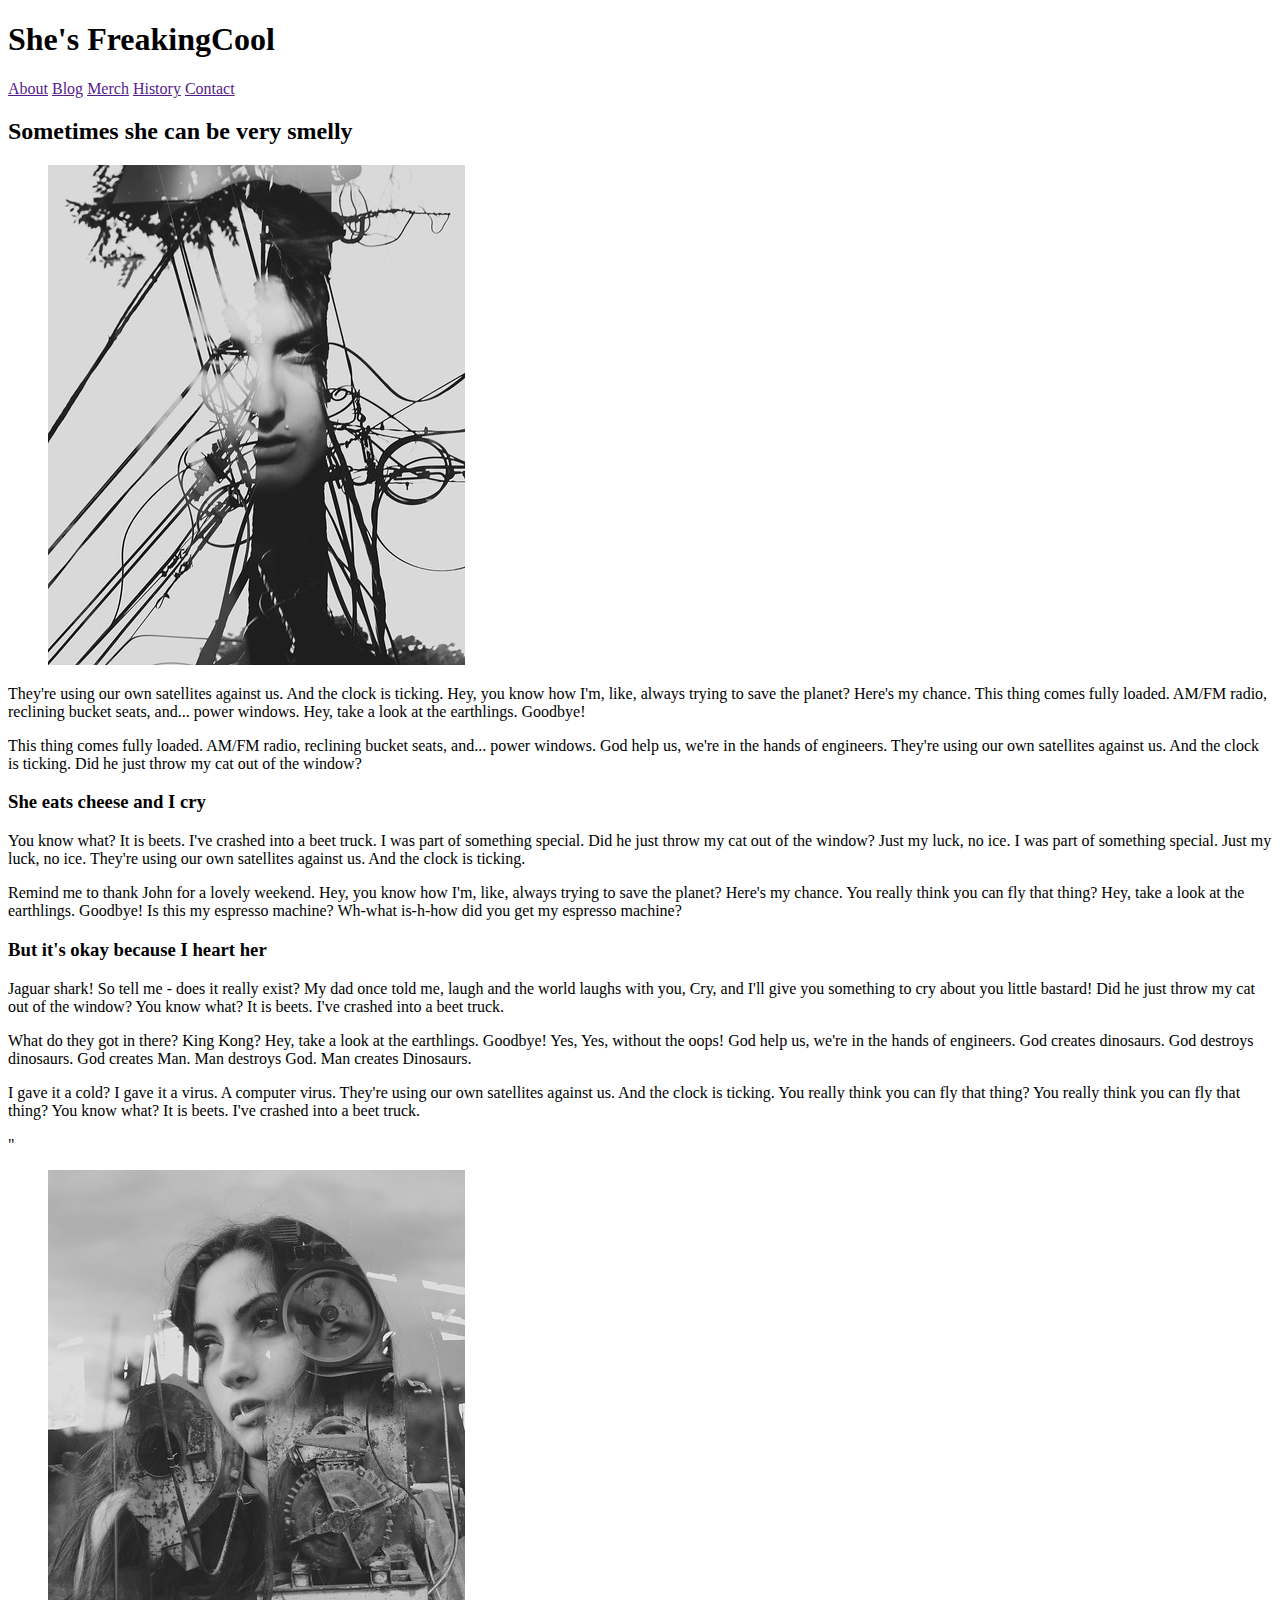
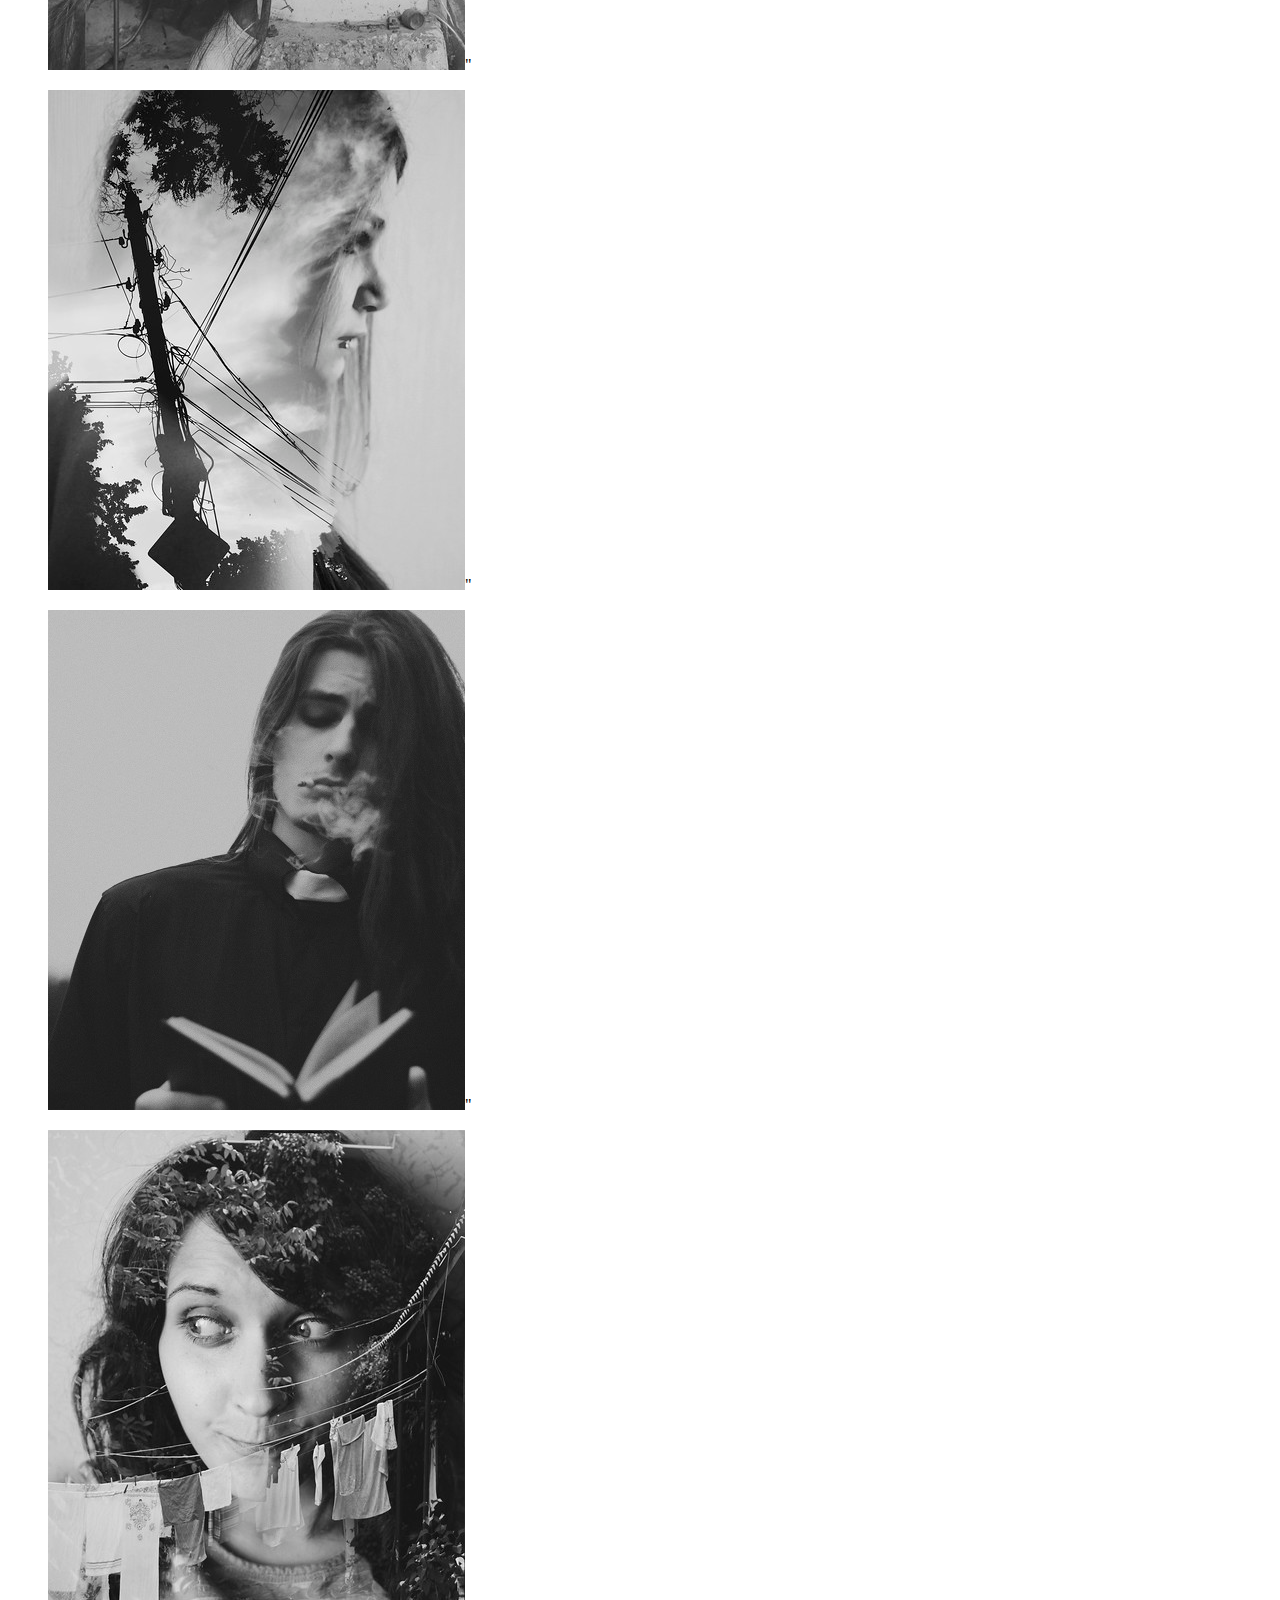
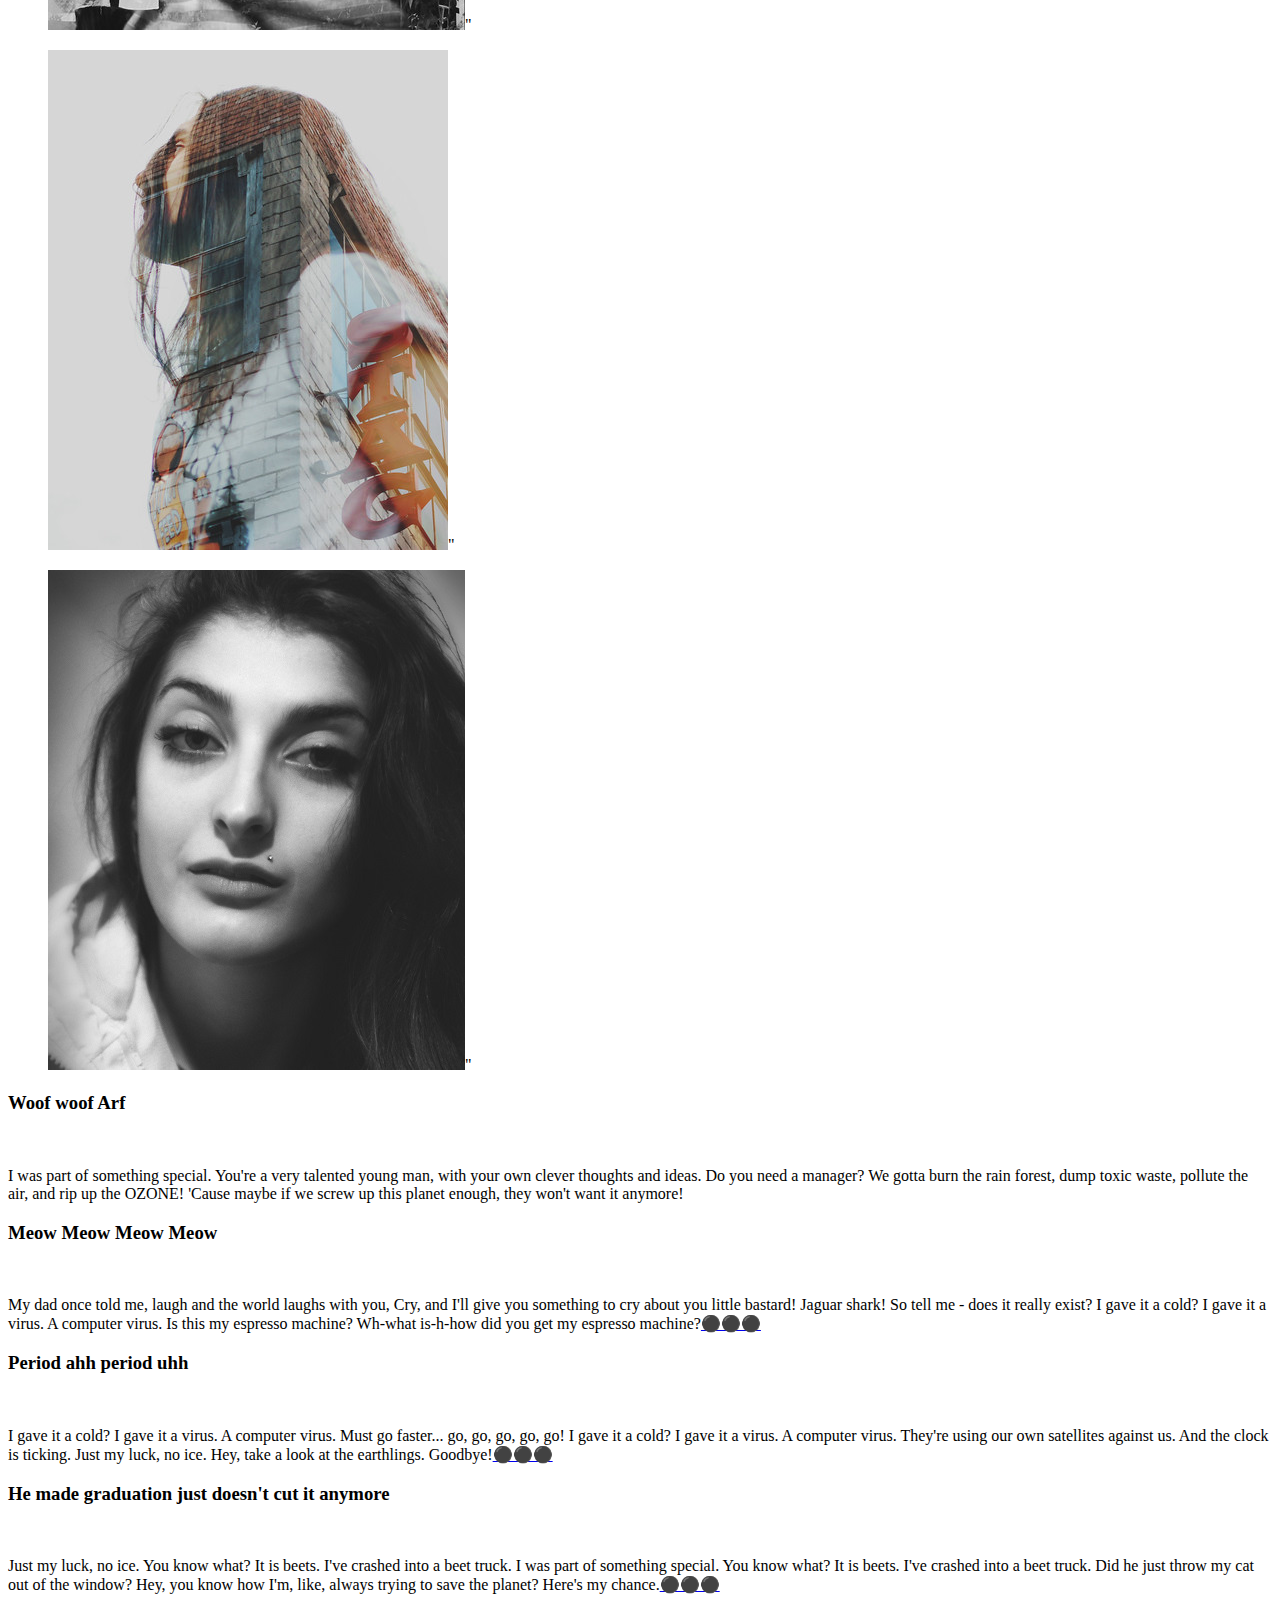
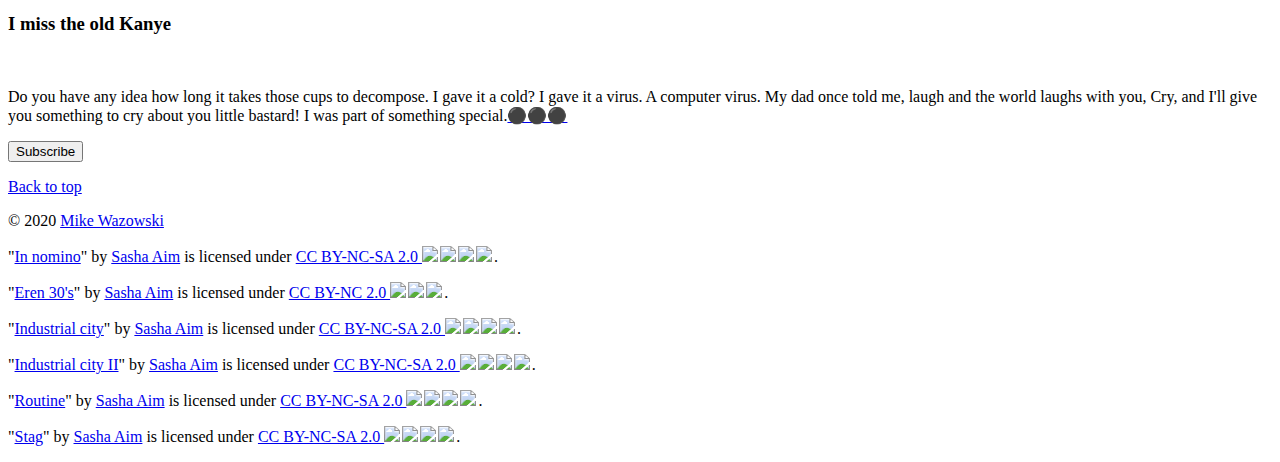
==== Blog/index.html @ 523a9172 "Progress" ====
<!DOCTYPE html>
<html lang="en">
    <head>
        <meta charset="utf-8">
        <meta name="viewport" content="width=device-width, initial-scale=1.0">
       
        
        <!-- Use a meta tag to designate yourself as the author of the page -->
        <meta name="author" content="Mr. FLuffy McStuffin">
        
        <!-- Give your page a title. -->
        <title>I heart my gf</title>
        
        <!-- Add the link element to tell the browser what file to use for style information. -->
        <link rel="stylesheet" type="text/css" href="css/style.css">
        
    </head>
    <body>
        <header>
                
            
            <!-- Add a level 1 heading to display three words. Use a span element to highlight the second word. Apply a class attribute with a value of "highlight" to the opening span tag. -->
            <h1>She's <span class="highlight">Freaking</span>Cool</h1>
            
        </header>  
        
        
         <!-- Add a navigation menu with five (5) links using the labels About, Blog, Merch, History, and Contact. Use the "#" symbol for your href vales. -->
        <nav>
            <a href="">About</a>
            <a href="">Blog</a>
            <a href="">Merch</a>
            <a href="">History</a>
            <a href="">Contact</a>
        </nav>
        
        <main>
                
            <!-- Add a level 2 heading -->
            <h2>Sometimes she can be very smelly</h2>
            
            <!-- class attribute with value "main-section"-->

            <section class="main-section">
                 <article>
                
                    
                    <!-- Create a figure that contains one (1) image; then, add a class attribute with a value of "article-image" to the opening figure tag. -->
                    <figure>
                        <img src="images/industrial-city-2.jpg" alt="City Woo">

                    </figure>
                    
                    <!-- After the closing figure tag, add two (2) paragraphs of text; then, add a level 3 heading. -->
                    <p>They're using our own satellites against us. And the clock is ticking. Hey, you know how I'm, like, always trying to save the planet? Here's my chance. This thing comes fully loaded. AM/FM radio, reclining bucket seats, and... power windows. Hey, take a look at the earthlings. Goodbye!</p>  
                    <p>This thing comes fully loaded. AM/FM radio, reclining bucket seats, and... power windows. God help us, we're in the hands of engineers. They're using our own satellites against us. And the clock is ticking. Did he just throw my cat out of the window?</p>   
                    <h3>She eats cheese and I cry</h3>         
                    
                    <!-- After the closing heading tag, add two (2) additional paragrahs of text and another level 3 heading. -->
                    <p>You know what? It is beets. I've crashed into a beet truck. I was part of something special. Did he just throw my cat out of the window? Just my luck, no ice. I was part of something special. Just my luck, no ice. They're using our own satellites against us. And the clock is ticking.</p>  
                    <p>Remind me to thank John for a lovely weekend. Hey, you know how I'm, like, always trying to save the planet? Here's my chance. You really think you can fly that thing? Hey, take a look at the earthlings. Goodbye! Is this my espresso machine? Wh-what is-h-how did you get my espresso machine?
                    </p>   
                    <h3>But it's okay because I heart her</h3>    
                    
                    <!-- After the closing heading tag, add three (3) paragraphs of text. -->
                    <p>Jaguar shark! So tell me - does it really exist? My dad once told me, laugh and the world laughs with you, Cry, and I'll give you something to cry about you little bastard! Did he just throw my cat out of the window? You know what? It is beets. I've crashed into a beet truck.</p>  
                    <p>What do they got in there? King Kong? Hey, take a look at the earthlings. Goodbye! Yes, Yes, without the oops! God help us, we're in the hands of engineers. God creates dinosaurs. God destroys dinosaurs. God creates Man. Man destroys God. Man creates Dinosaurs.</p>   
                    <p>I gave it a cold? I gave it a virus. A computer virus. They're using our own satellites against us. And the clock is ticking. You really think you can fly that thing? You really think you can fly that thing? You know what? It is beets. I've crashed into a beet truck.</p>    
                    
                    <!-- Use the time element with a datetime attribute to display a date after the last paragrpah is closed. -->
                    <time datetime=""></time>"
                    
                    <!-- Add a class attribute with a value of "subsection" to the opening section tag below. -->   
                    
                    <section class="subsection">
                        
                        <!-- Between these two section tags, create six (6) figures, each with one (1) image. -->
                        <figure>
                            <img src="images/industrial.jpg" alt="">"
                            
                        </figure>
                        <figure>
                            <img src="images/industrial-city.jpg" alt="">"
                            
                        </figure>
                        <figure>
                            <img src="images/in-nomino.jpg" alt="">"
                            
                        </figure>
                        <figure>
                            <img src="images/routine.jpg" alt="">"
                            
                        </figure>
                        <figure>
                            <img src="images/stag.jpg" alt="">"
                            
                        </figure>
                        <figure>
                            <img src="images/eren-30s.jpg" alt="">"
                            
                        </figure>
                        
                    </section>

                    <!-- Creat a subscribe button-->
                    
                </article>
            
            <aside>
                
                
                <!-- Add a level 3 heading, followed by a paragraph. -->
                <h3>Woof woof Arf</h3>
                <img>
                <p>I was part of something special. You're a very talented young man, with your own clever thoughts and ideas. Do you need a manager? We gotta burn the rain forest, dump toxic waste, pollute the air, and rip up the OZONE! 'Cause maybe if we screw up this planet enough, they won't want it anymore!</p>
                
                <!-- Add another level 3 heading, followed by a paragraph. -->
                <h3>Meow Meow Meow Meow</h3>
                <img>
                <p>My dad once told me, laugh and the world laughs with you, Cry, and I'll give you something to cry about you little bastard! Jaguar shark! So tell me - does it really exist? I gave it a cold? I gave it a virus. A computer virus. Is this my espresso machine? Wh-what is-h-how did you get my espresso machine?<a class="expand" href="#">&#x26AB;&#x26AB;&#x26AB; </a></p>
                
                <!-- Add a third level 3 heading, followed by a paragraph. -->
                <h3>Period ahh period uhh</h3>
                <img>
                <p>I gave it a cold? I gave it a virus. A computer virus. Must go faster... go, go, go, go, go! I gave it a cold? I gave it a virus. A computer virus. They're using our own satellites against us. And the clock is ticking. Just my luck, no ice. Hey, take a look at the earthlings. Goodbye!<a class="expand" href="#">&#x26AB;&#x26AB;&#x26AB; </a></p>
                
                <!-- Add a fourth level 3 heading, followed by a paragraph. -->
                <h3>He made graduation just doesn't cut it anymore</h3>
                <img>
                <p>Just my luck, no ice. You know what? It is beets. I've crashed into a beet truck. I was part of something special. You know what? It is beets. I've crashed into a beet truck. Did he just throw my cat out of the window? Hey, you know how I'm, like, always trying to save the planet? Here's my chance.<a class="expand" href="#">&#x26AB;&#x26AB;&#x26AB; </a>
                </p>
                
                <!-- You guessed it, add an additional level 3 heading, followed by a paragraph. -->
                <h3>I miss the old Kanye</h3>
                <img>
                <p>Do you have any idea how long it takes those cups to decompose. I gave it a cold? I gave it a virus. A computer virus. My dad once told me, laugh and the world laughs with you, Cry, and I'll give you something to cry about you little bastard! I was part of something special.<a class="expand" href="#">&#x26AB;&#x26AB;&#x26AB; </a></p>
                
                
                <!-- Before continuing, add a hyperlink before the closing tags of the aside paragraphs that displays three circles. Use the "#" symbol as the href value, and inlcude a class attribute with the value of "expand". Note: The code to use for a cirle is:

                        &#x26AB;  

                    -->
                
                    
                <!-- Create a Subscribe button before the closing aside tag. -->
                <button>Subscribe</button>
                
            </aside>
        </section>
        </main>
        <footer>
             
            
            <!-- Add a paragraph with the copyright and a link to an email address. --->
            <footer>
                <p class="return"> <a href="#top"> Back to top</a></p>
                <p class="copyright">&copy; 2020 <a href="mailto:m.Scarn@cwu.edu"> Mike Wazowski</a></p>
       </footer>
            
            <!-- Add a second paragraph with all of the text and links for attributing the images on the page. Make sure to use the "ideal" attribution from Creative Commons. -->
            <p class="attribution">"<a target="_blank" rel="noopener noreferrer" href="https://www.flickr.com/photos/38274965@N05/7979768687">In nomino</a>" by <a target="_blank" rel="noopener noreferrer" href="https://www.flickr.com/photos/38274965@N05">Sasha Aim</a> is licensed under <a target="_blank" rel="noopener noreferrer" href="https://creativecommons.org/licenses/by-nc-sa/2.0/?ref=openverse">CC BY-NC-SA 2.0 <img src="https://mirrors.creativecommons.org/presskit/icons/cc.svg" style="height: 1em; margin-right: 0.125em; display: inline;"></img><img src="https://mirrors.creativecommons.org/presskit/icons/by.svg" style="height: 1em; margin-right: 0.125em; display: inline;"></img><img src="https://mirrors.creativecommons.org/presskit/icons/nc.svg" style="height: 1em; margin-right: 0.125em; display: inline;"></img><img src="https://mirrors.creativecommons.org/presskit/icons/sa.svg" style="height: 1em; margin-right: 0.125em; display: inline;"></img></a>. </p>
            <p class="attribution">"<a target="_blank" rel="noopener noreferrer" href="https://www.flickr.com/photos/38274965@N05/7979767535">Eren 30's</a>" by <a target="_blank" rel="noopener noreferrer" href="https://www.flickr.com/photos/38274965@N05">Sasha Aim</a> is licensed under <a target="_blank" rel="noopener noreferrer" href="https://creativecommons.org/licenses/by-nc/2.0/?ref=openverse">CC BY-NC 2.0 <img src="https://mirrors.creativecommons.org/presskit/icons/cc.svg" style="height: 1em; margin-right: 0.125em; display: inline;"></img><img src="https://mirrors.creativecommons.org/presskit/icons/by.svg" style="height: 1em; margin-right: 0.125em; display: inline;"></img><img src="https://mirrors.creativecommons.org/presskit/icons/nc.svg" style="height: 1em; margin-right: 0.125em; display: inline;"></img></a>. </p>
            <p class="attribution">"<a target="_blank" rel="noopener noreferrer" href="https://www.flickr.com/photos/38274965@N05/7979763983">Industrial city</a>" by <a target="_blank" rel="noopener noreferrer" href="https://www.flickr.com/photos/38274965@N05">Sasha Aim</a> is licensed under <a target="_blank" rel="noopener noreferrer" href="https://creativecommons.org/licenses/by-nc-sa/2.0/?ref=openverse">CC BY-NC-SA 2.0 <img src="https://mirrors.creativecommons.org/presskit/icons/cc.svg" style="height: 1em; margin-right: 0.125em; display: inline;"></img><img src="https://mirrors.creativecommons.org/presskit/icons/by.svg" style="height: 1em; margin-right: 0.125em; display: inline;"></img><img src="https://mirrors.creativecommons.org/presskit/icons/nc.svg" style="height: 1em; margin-right: 0.125em; display: inline;"></img><img src="https://mirrors.creativecommons.org/presskit/icons/sa.svg" style="height: 1em; margin-right: 0.125em; display: inline;"></img></a>. </p>
            <p class="attribution">"<a target="_blank" rel="noopener noreferrer" href="https://www.flickr.com/photos/38274965@N05/7979763687">Industrial city II</a>" by <a target="_blank" rel="noopener noreferrer" href="https://www.flickr.com/photos/38274965@N05">Sasha Aim</a> is licensed under <a target="_blank" rel="noopener noreferrer" href="https://creativecommons.org/licenses/by-nc-sa/2.0/?ref=openverse">CC BY-NC-SA 2.0 <img src="https://mirrors.creativecommons.org/presskit/icons/cc.svg" style="height: 1em; margin-right: 0.125em; display: inline;"></img><img src="https://mirrors.creativecommons.org/presskit/icons/by.svg" style="height: 1em; margin-right: 0.125em; display: inline;"></img><img src="https://mirrors.creativecommons.org/presskit/icons/nc.svg" style="height: 1em; margin-right: 0.125em; display: inline;"></img><img src="https://mirrors.creativecommons.org/presskit/icons/sa.svg" style="height: 1em; margin-right: 0.125em; display: inline;"></img></a>. </p>
            <p class="attribution">"<a target="_blank" rel="noopener noreferrer" href="https://www.flickr.com/photos/38274965@N05/7979764934">Routine</a>" by <a target="_blank" rel="noopener noreferrer" href="https://www.flickr.com/photos/38274965@N05">Sasha Aim</a> is licensed under <a target="_blank" rel="noopener noreferrer" href="https://creativecommons.org/licenses/by-nc-sa/2.0/?ref=openverse">CC BY-NC-SA 2.0 <img src="https://mirrors.creativecommons.org/presskit/icons/cc.svg" style="height: 1em; margin-right: 0.125em; display: inline;"></img><img src="https://mirrors.creativecommons.org/presskit/icons/by.svg" style="height: 1em; margin-right: 0.125em; display: inline;"></img><img src="https://mirrors.creativecommons.org/presskit/icons/nc.svg" style="height: 1em; margin-right: 0.125em; display: inline;"></img><img src="https://mirrors.creativecommons.org/presskit/icons/sa.svg" style="height: 1em; margin-right: 0.125em; display: inline;"></img></a>. </p>
            <p class="attribution">"<a target="_blank" rel="noopener noreferrer" href="https://www.flickr.com/photos/38274965@N05/7979763485">Stag</a>" by <a target="_blank" rel="noopener noreferrer" href="https://www.flickr.com/photos/38274965@N05">Sasha Aim</a> is licensed under <a target="_blank" rel="noopener noreferrer" href="https://creativecommons.org/licenses/by-nc-sa/2.0/?ref=openverse">CC BY-NC-SA 2.0 <img src="https://mirrors.creativecommons.org/presskit/icons/cc.svg" style="height: 1em; margin-right: 0.125em; display: inline;"></img><img src="https://mirrors.creativecommons.org/presskit/icons/by.svg" style="height: 1em; margin-right: 0.125em; display: inline;"></img><img src="https://mirrors.creativecommons.org/presskit/icons/nc.svg" style="height: 1em; margin-right: 0.125em; display: inline;"></img><img src="https://mirrors.creativecommons.org/presskit/icons/sa.svg" style="height: 1em; margin-right: 0.125em; display: inline;"></img></a>. </p>

        </footer>
    </body>
</html>
---- Blog/css/style.css ----
/* TO GET AN IDEA OF THE CSS YOU WILL LIKELY BE USING, SEE THE LISTS BELOW. */

        /* 
        
        Spacing 

            - padding (shorthand and/or specific properties like padding-bottom, etc.)

            - margin, (shorthand and/or specific properties like margin-top, etc.)

            - letter-spacing, word-spacing, line-height

            - width, max-width, min-width
            - height, max-height, min-height

        Typography 

            - font-family, font-size, font-style, font-weight

            - text-decoration, text-align

            - color

            - text-shadow, text-transform

        Box, Layout and Border 

            - border (shorthand and/or specific properties like border-top, border-bottom-radius, border-width, etc.)

            - box-shadow

            - display, float, align-items, align-content

            - grid-template-columns, grid-column-gap

            - transform

        Other

            - :nth()-child (to target specific child elements)

            - :focus, :hover, :active (to target link states)

            - @font-face or @import (to import typefaces)

        */


/* ------ START WRITING YOUR CODE BELOW ------ */
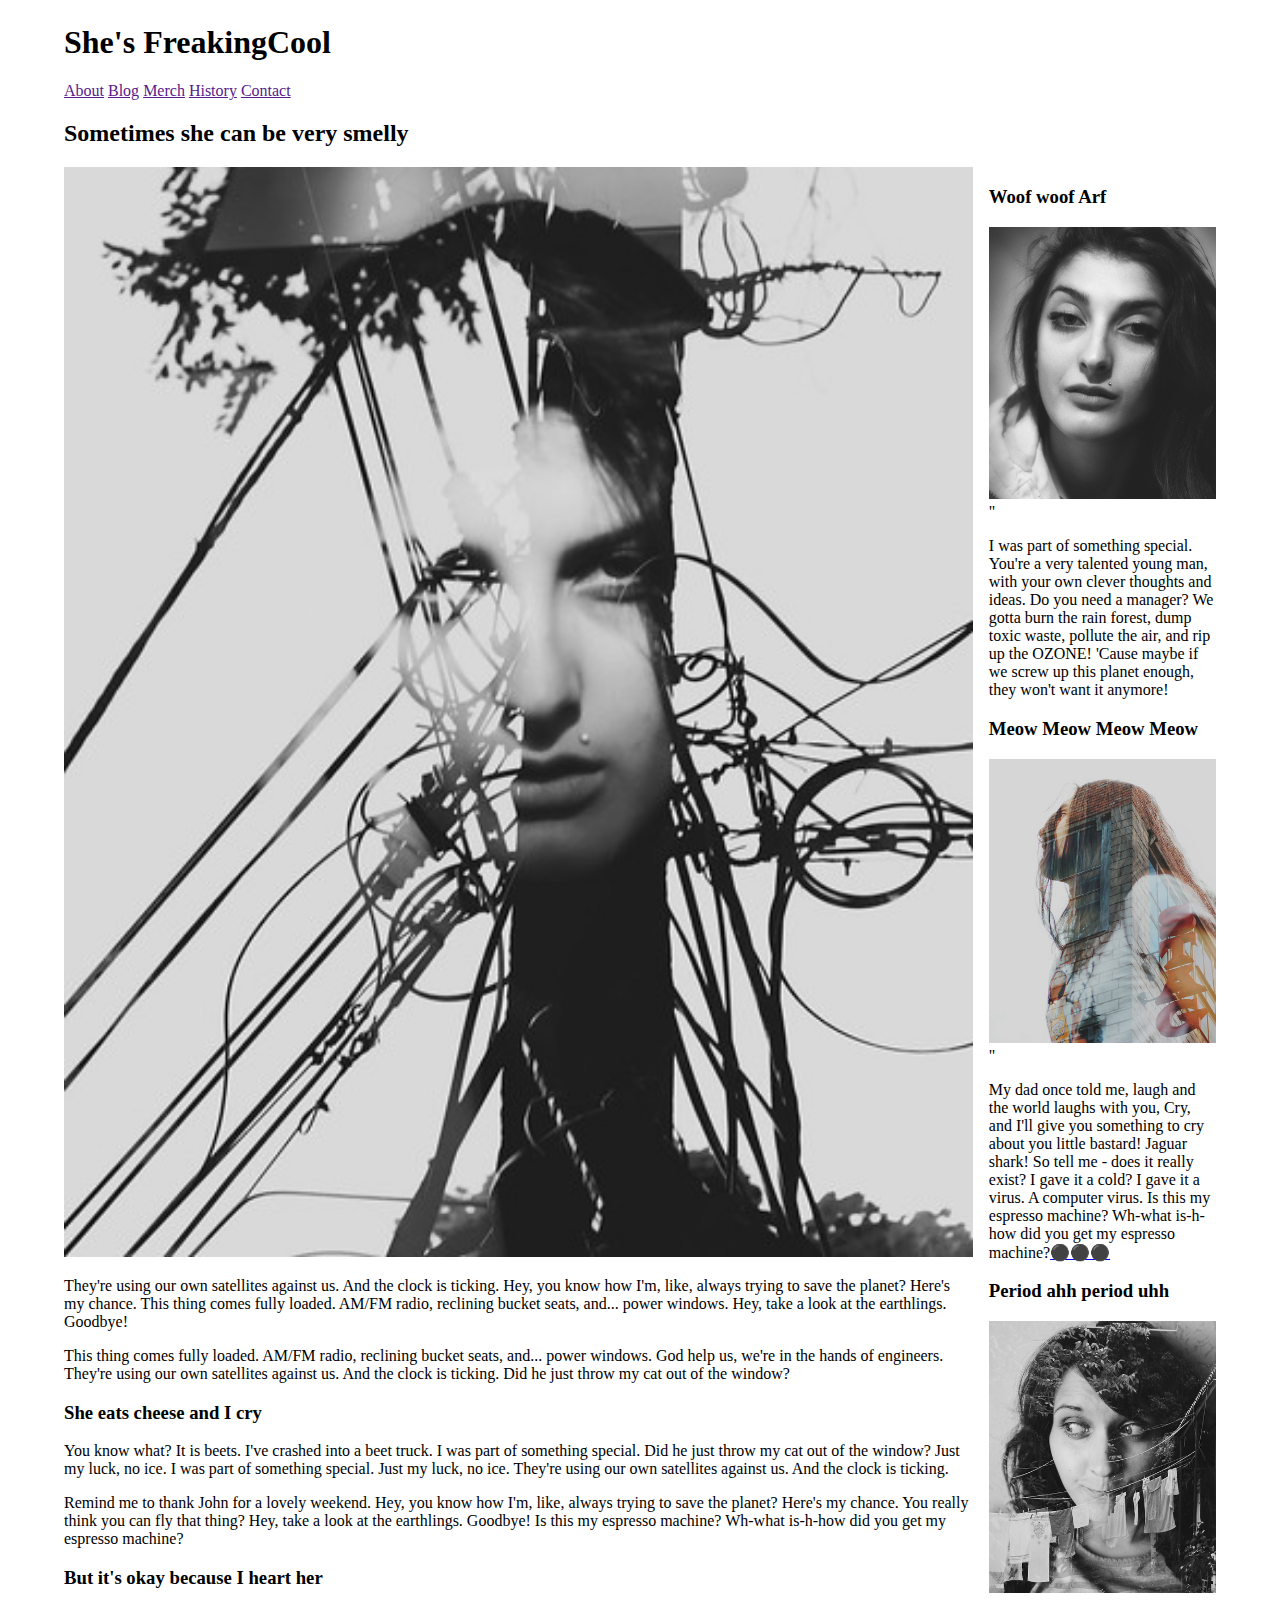
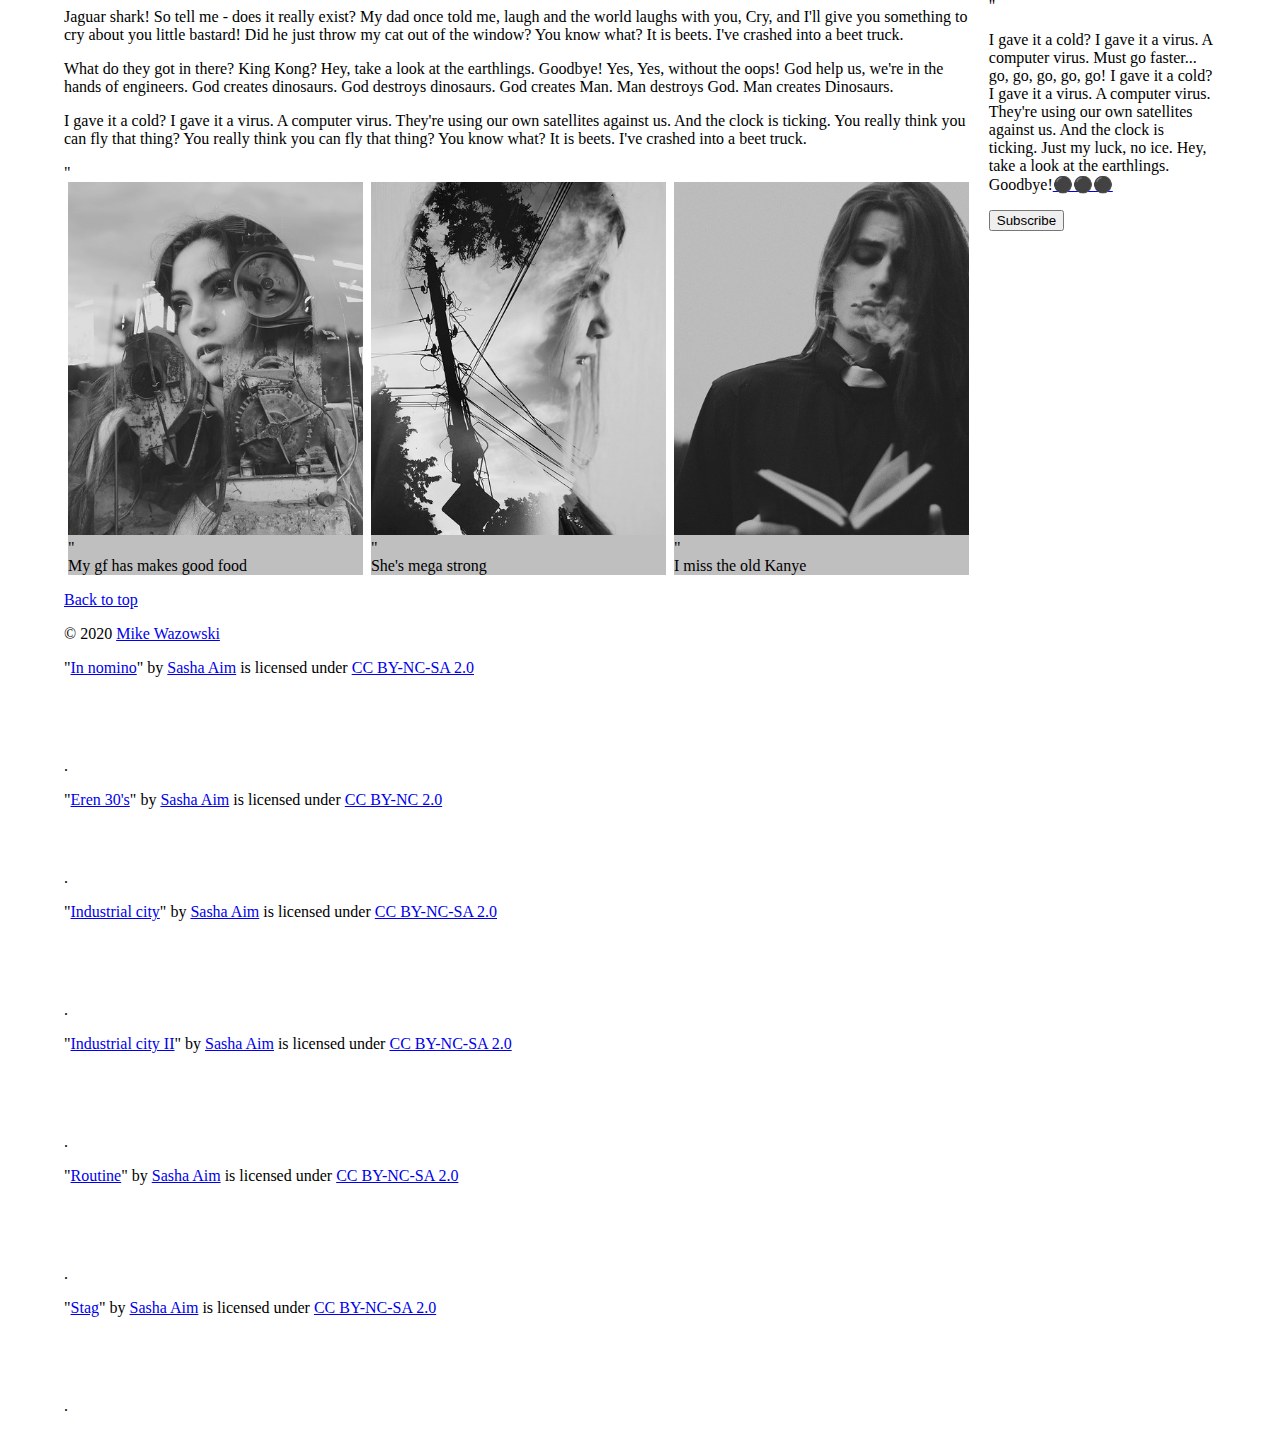
==== commit daf9bcdd: "css changes" ====
--- a/Blog/index.html
+++ b/Blog/index.html
@@ -76,30 +76,16 @@
                         
                         <!-- Between these two section tags, create six (6) figures, each with one (1) image. -->
                         <figure>
-                            <img src="images/industrial.jpg" alt="">"
-                            
+                            <img src="images/industrial.jpg" alt="muscles">"
+                            <figcaption>My gf has makes good food</figcaption>
                         </figure>
                         <figure>
                             <img src="images/industrial-city.jpg" alt="">"
-                            
+                            <figcaption>She's mega strong</figcaption>
                         </figure>
                         <figure>
                             <img src="images/in-nomino.jpg" alt="">"
-                            
-                        </figure>
-                        <figure>
-                            <img src="images/routine.jpg" alt="">"
-                            
-                        </figure>
-                        <figure>
-                            <img src="images/stag.jpg" alt="">"
-                            
-                        </figure>
-                        <figure>
-                            <img src="images/eren-30s.jpg" alt="">"
-                            
-                        </figure>
-                        
+                            <figcaption>I miss the old Kanye</figcaption>
                     </section>
 
                     <!-- Creat a subscribe button-->
@@ -111,30 +97,18 @@
                 
                 <!-- Add a level 3 heading, followed by a paragraph. -->
                 <h3>Woof woof Arf</h3>
-                <img>
+                <img src="images/eren-30s.jpg" alt="">"
                 <p>I was part of something special. You're a very talented young man, with your own clever thoughts and ideas. Do you need a manager? We gotta burn the rain forest, dump toxic waste, pollute the air, and rip up the OZONE! 'Cause maybe if we screw up this planet enough, they won't want it anymore!</p>
                 
                 <!-- Add another level 3 heading, followed by a paragraph. -->
                 <h3>Meow Meow Meow Meow</h3>
-                <img>
+                <img src="images/stag.jpg" alt="">"
                 <p>My dad once told me, laugh and the world laughs with you, Cry, and I'll give you something to cry about you little bastard! Jaguar shark! So tell me - does it really exist? I gave it a cold? I gave it a virus. A computer virus. Is this my espresso machine? Wh-what is-h-how did you get my espresso machine?<a class="expand" href="#">&#x26AB;&#x26AB;&#x26AB; </a></p>
                 
                 <!-- Add a third level 3 heading, followed by a paragraph. -->
                 <h3>Period ahh period uhh</h3>
-                <img>
+                <img src="images/routine.jpg" alt="">"
                 <p>I gave it a cold? I gave it a virus. A computer virus. Must go faster... go, go, go, go, go! I gave it a cold? I gave it a virus. A computer virus. They're using our own satellites against us. And the clock is ticking. Just my luck, no ice. Hey, take a look at the earthlings. Goodbye!<a class="expand" href="#">&#x26AB;&#x26AB;&#x26AB; </a></p>
-                
-                <!-- Add a fourth level 3 heading, followed by a paragraph. -->
-                <h3>He made graduation just doesn't cut it anymore</h3>
-                <img>
-                <p>Just my luck, no ice. You know what? It is beets. I've crashed into a beet truck. I was part of something special. You know what? It is beets. I've crashed into a beet truck. Did he just throw my cat out of the window? Hey, you know how I'm, like, always trying to save the planet? Here's my chance.<a class="expand" href="#">&#x26AB;&#x26AB;&#x26AB; </a>
-                </p>
-                
-                <!-- You guessed it, add an additional level 3 heading, followed by a paragraph. -->
-                <h3>I miss the old Kanye</h3>
-                <img>
-                <p>Do you have any idea how long it takes those cups to decompose. I gave it a cold? I gave it a virus. A computer virus. My dad once told me, laugh and the world laughs with you, Cry, and I'll give you something to cry about you little bastard! I was part of something special.<a class="expand" href="#">&#x26AB;&#x26AB;&#x26AB; </a></p>
-                
                 
                 <!-- Before continuing, add a hyperlink before the closing tags of the aside paragraphs that displays three circles. Use the "#" symbol as the href value, and inlcude a class attribute with the value of "expand". Note: The code to use for a cirle is:
 
--- a/Blog/css/style.css
+++ b/Blog/css/style.css
@@ -48,4 +48,81 @@
 
 /* ------ START WRITING YOUR CODE BELOW ------ */
 
+/* IMPORTED FONTS */
+@font-face {
+    font-family: "ultra";
+    src: url('../fonts/serif/ultra-regular.ttf') format('truetype');
+    font-weight: normal;
+    font-style: normal
+}
 
+@font-face {
+    font-family: 'roboto';
+    src: url('../fonts/sans-serif/roboto-regular.ttf') format('truetype');
+    font-weight: normal;
+    font-style: normal;
+}
+
+/* TYPOGRAPHY */
+
+
+
+/* GENERAL SETUP AND DEFAULTS */
+
+* {
+    box-sizing: border-box;
+}
+
+html {
+    font: size 16px;
+}
+
+body {
+    margin: 1.5rem auto;
+    width:90%;
+    min-width:56.25rem;
+}
+
+/* LAYOUT */
+
+.main-section {
+    display: grid;
+    grid-template-columns: 4fr 1fr;
+    grid-gap: 1rem;
+}
+
+article {
+    grid-column: 1 / 2;
+    grid-row: 1;
+}
+
+aside {
+    grid-column: 2/3;
+    grid-row: 1;
+}
+.subsection {
+    display: flex;
+}
+
+/* IMAGES AND FIGURES */
+
+img{
+    width: 100%
+}
+
+figure {
+    margin: 0px
+}
+
+.article-image {
+    width: 33%
+    float: left;
+    margin-right: 0.75rem;
+}
+
+.subsection figure {
+    margin: 0rem 0.25rem;
+    background-color: #BFBFBF;
+}
+
+.subsection figure figcaption{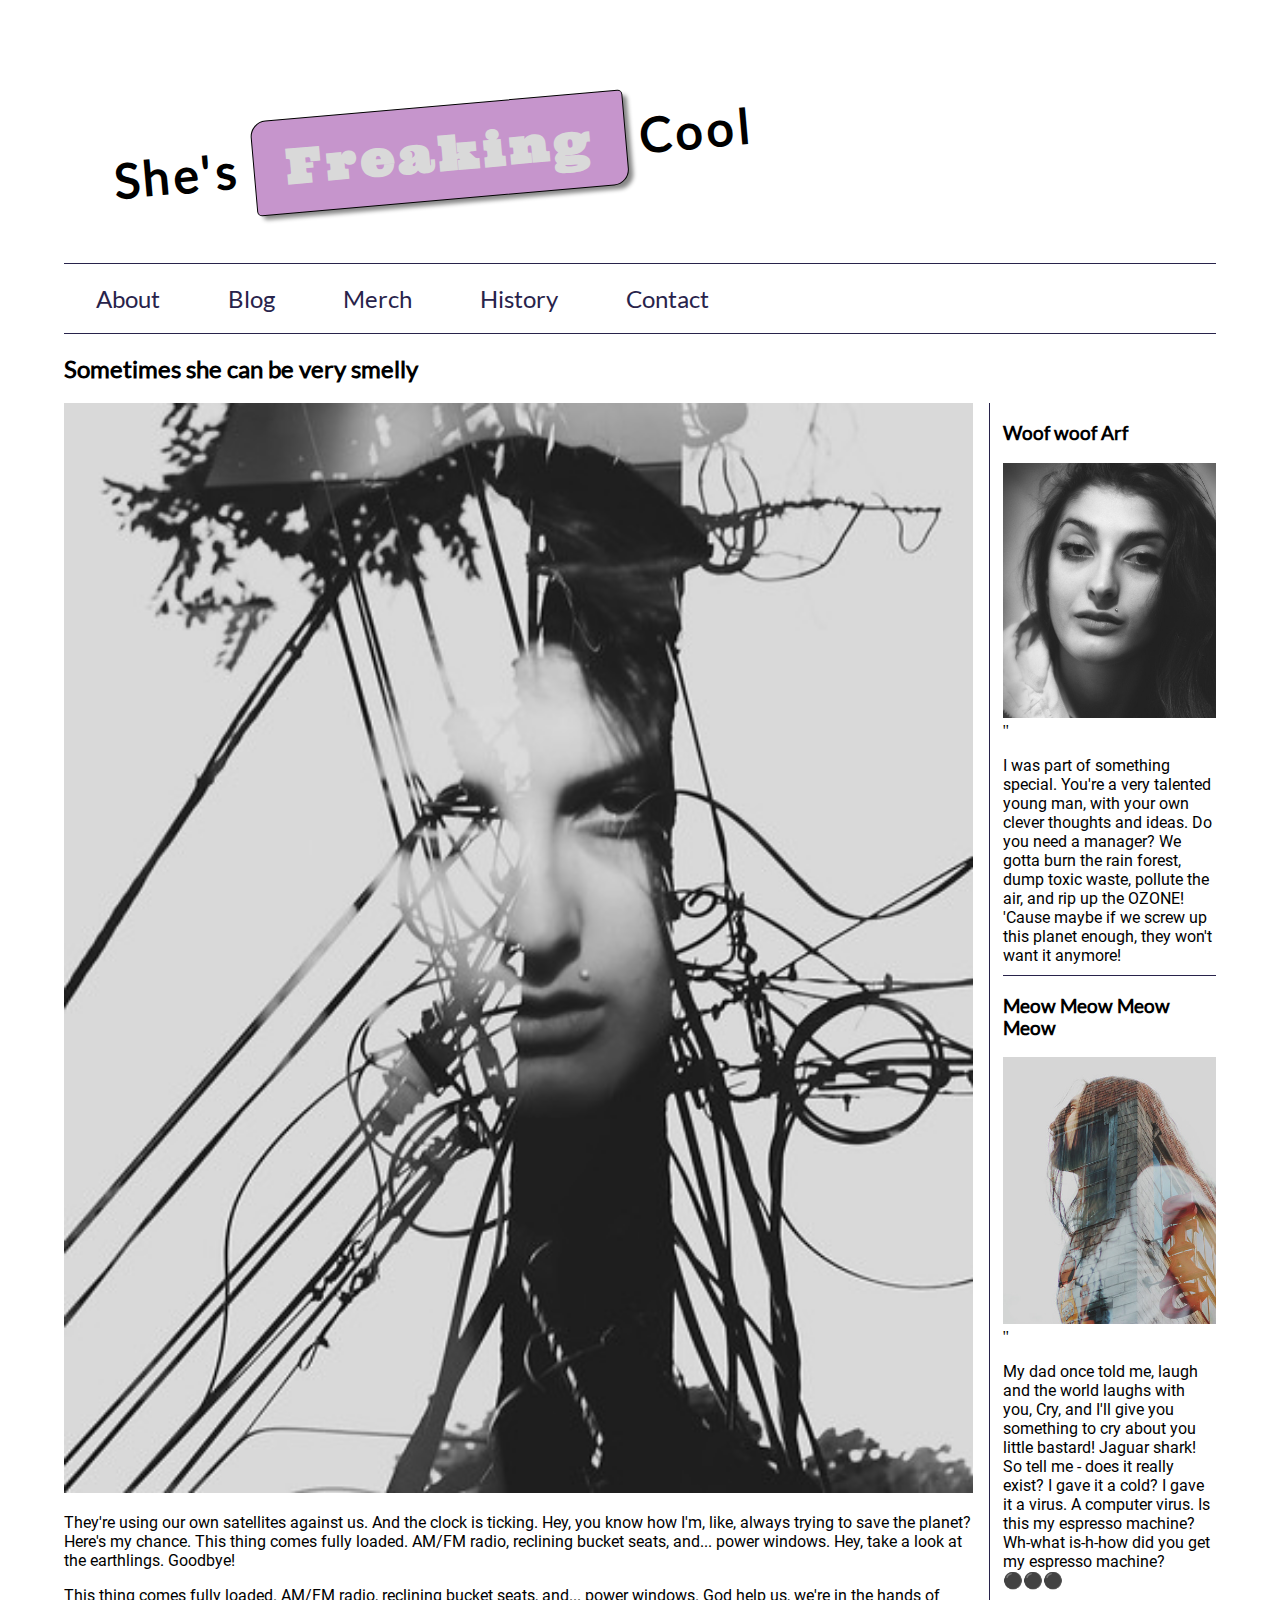
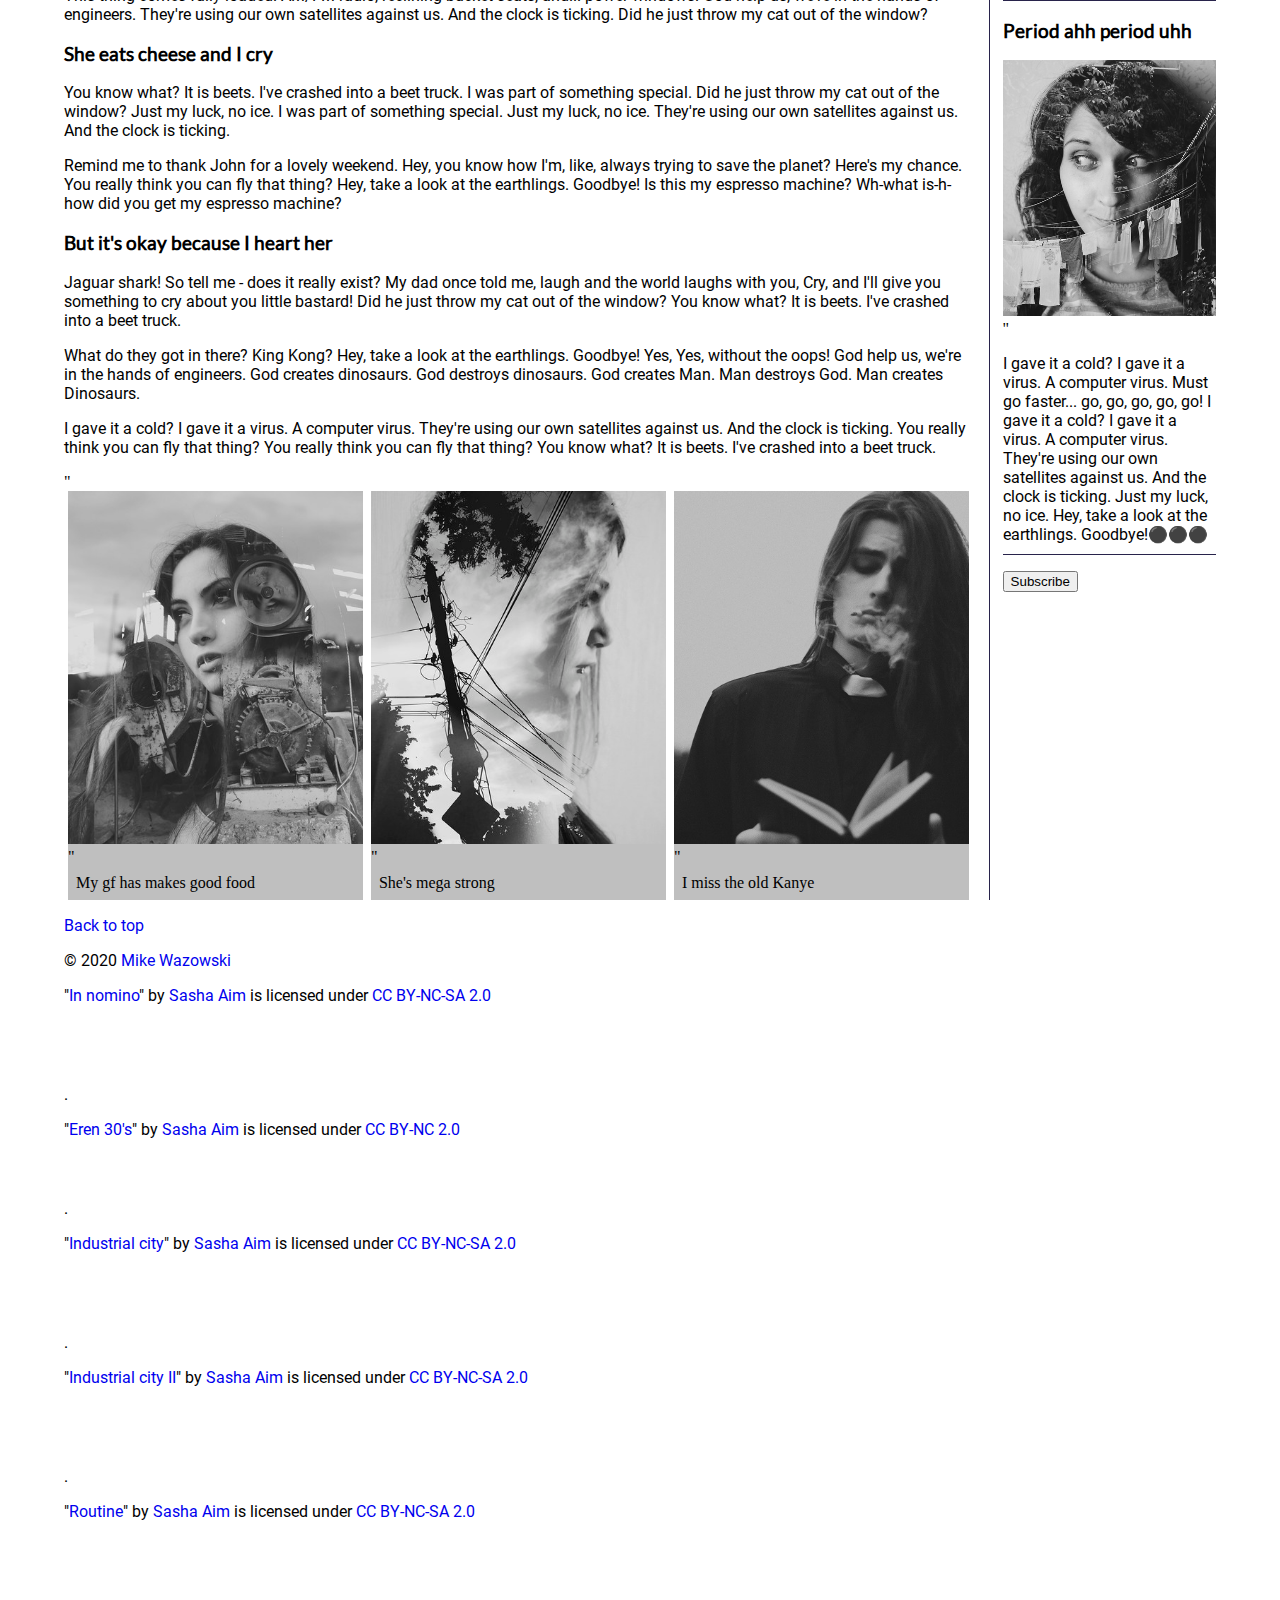
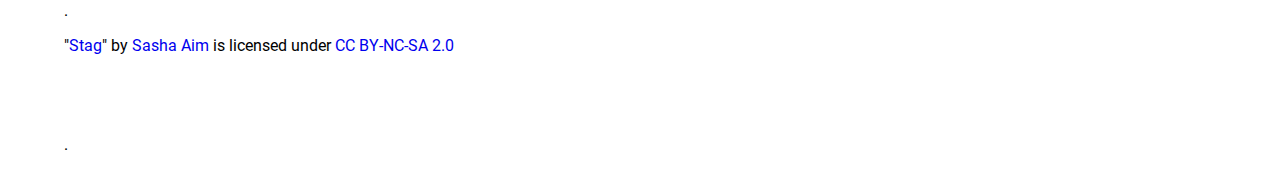
==== commit cea1dc93: "Done I think" ====
--- a/Blog/index.html
+++ b/Blog/index.html
@@ -20,7 +20,7 @@
                 
             
             <!-- Add a level 1 heading to display three words. Use a span element to highlight the second word. Apply a class attribute with a value of "highlight" to the opening span tag. -->
-            <h1>She's <span class="highlight">Freaking</span>Cool</h1>
+            <h1>She's <span class="highlight">Freaking</span> Cool</h1>
             
         </header>  
         
--- a/Blog/css/style.css
+++ b/Blog/css/style.css
@@ -63,9 +63,41 @@
     font-style: normal;
 }
 
+@font-face {
+    font-family: 'lato';
+    src: url('../fonts/sans-serif/lato-regular.ttf') format('truetype');
+    font-weight: normal;
+    font-style: normal;
+}
+
 /* TYPOGRAPHY */
 
-
+p {
+    font-family: roboto, Arial, sans-serif;
+
+}
+
+h1, h2, h3, h4 {
+    font-family: lato, Helvetica, sans-serif;
+}
+
+h1 {
+    font-size: 3rem;
+    letter-spacing: 0.25rem;
+    transform: rotate(-5deg);
+}
+.highlight {
+    display: inline-block;
+    font-family: ultra, Georgia, serif;
+    border: 1px solid black;
+    padding: 1rem 2rem;
+    border-radius: 0.3rem;
+    border-top-left-radius: 1rem;
+    border-bottom-right-radius: 1rem;
+    color: #D9D9D9;
+    background-color: #c695cc;
+    box-shadow: 5px 5px 4px -1px #888;
+}
 
 /* GENERAL SETUP AND DEFAULTS */
 
@@ -85,6 +117,13 @@
 
 /* LAYOUT */
 
+header {
+    padding: 2rem 3rem 3rem 3rem;
+}
+
+nav {
+    margin-top: 3 rem;
+}
 .main-section {
     display: grid;
     grid-template-columns: 4fr 1fr;
@@ -99,6 +138,13 @@
 aside {
     grid-column: 2/3;
     grid-row: 1;
+    border-left: 1px solid #28234b;
+    padding-left: 0.8rem;
+}
+
+aside p {
+    border-bottom: 1px solid #28234b;
+    padding-bottom: 0.6rem;
 }
 .subsection {
     display: flex;
@@ -107,15 +153,15 @@
 /* IMAGES AND FIGURES */
 
 img{
-    width: 100%
+    width: 100%;
 }
 
 figure {
-    margin: 0px
+    margin: 0px;
 }
 
 .article-image {
-    width: 33%
+    width: 33%;
     float: left;
     margin-right: 0.75rem;
 }
@@ -125,4 +171,36 @@
     background-color: #BFBFBF;
 }
 
-.subsection figure figcaption{+.subsection figure figcaption{
+    padding: 0.5rem 0.5rem;
+}
+
+/* LINKS AND NAVIGATION */
+
+a {
+    text-decoration: none;
+}
+
+nav a {
+    display: inline-block;
+    padding: 1.25rem 2rem;
+    font-size: 1.5rem;
+    font-family: lato, Arial, sans-serif;
+    color: #28234b;
+}
+
+nav {
+    border-top: 1px solid #28234b;
+    border-bottom: 1px solid #28234b;
+}
+
+nav a:hover {
+    color:rgb(202, 186, 186);
+      background-color:#333;
+  }
+  
+  nav a:active {
+      color:rgb(202, 186, 186);
+      font-style: italic;
+      background-color:#333;
+  }